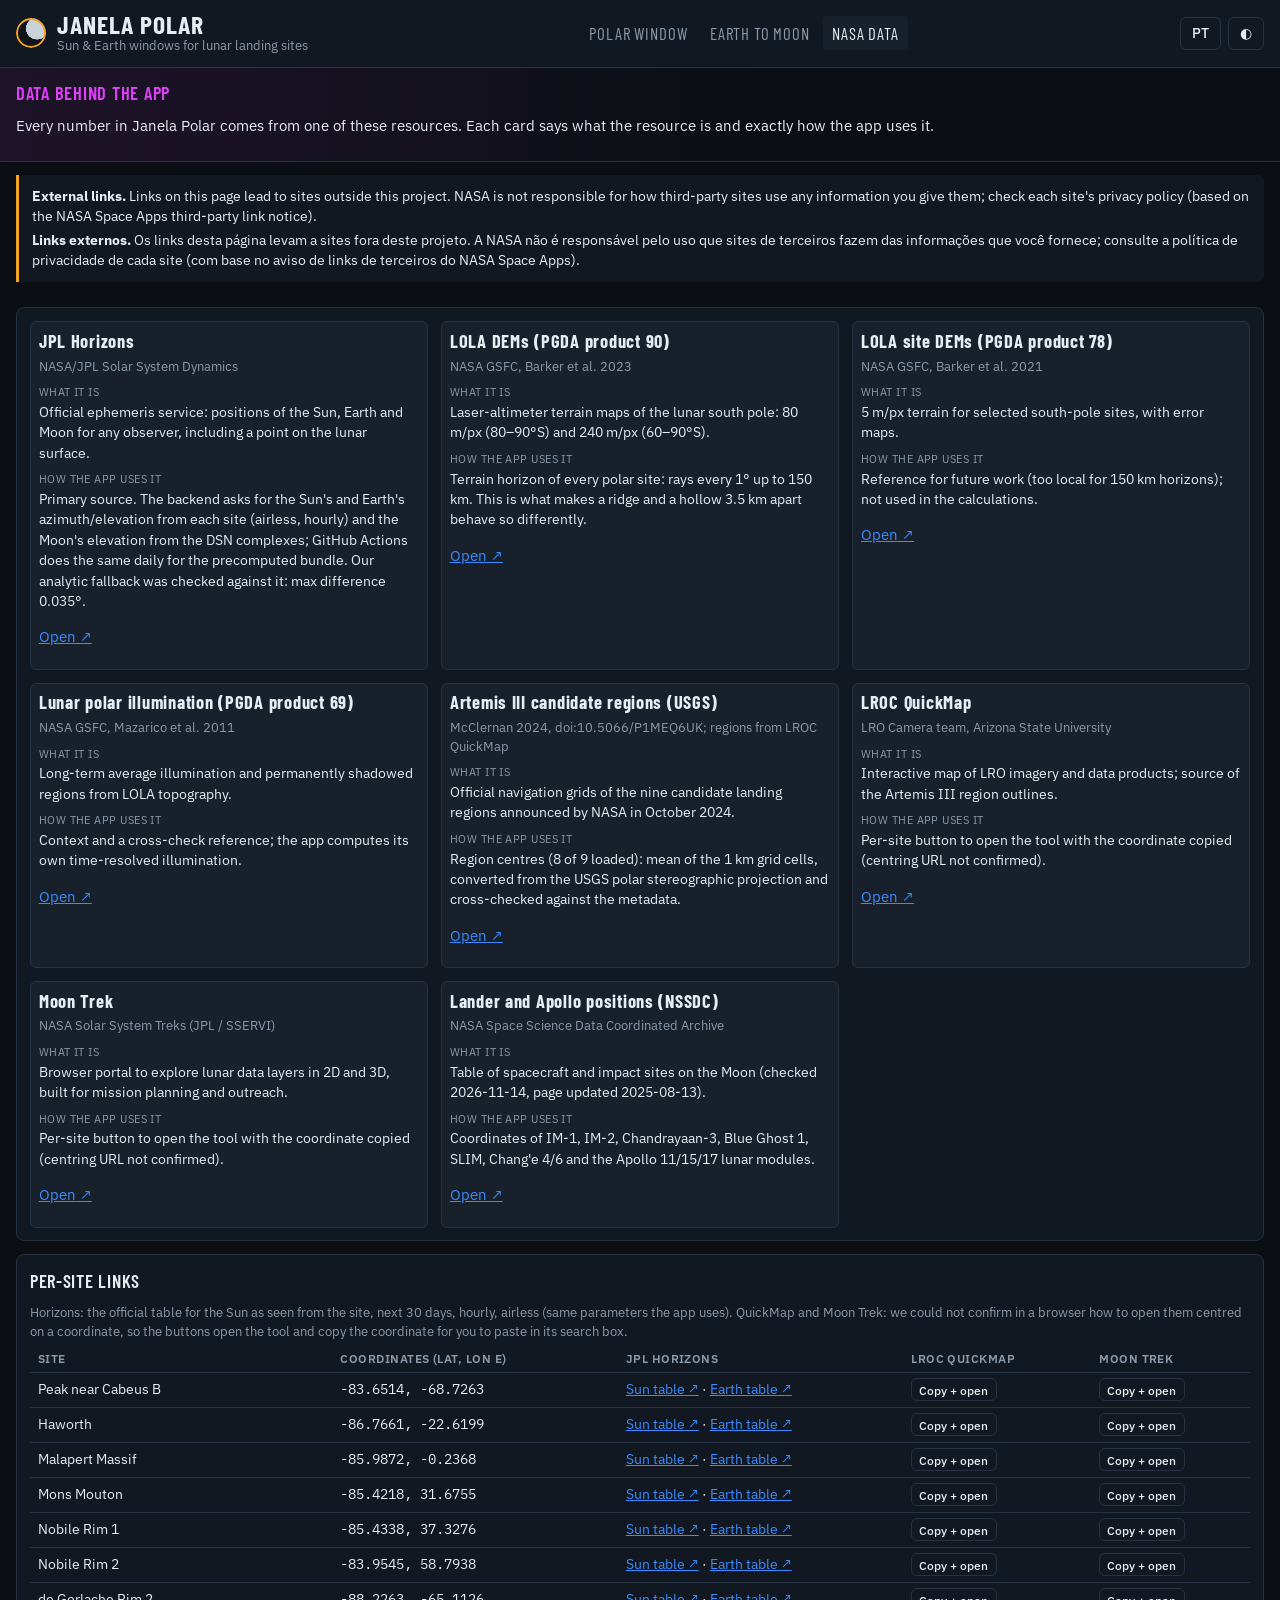
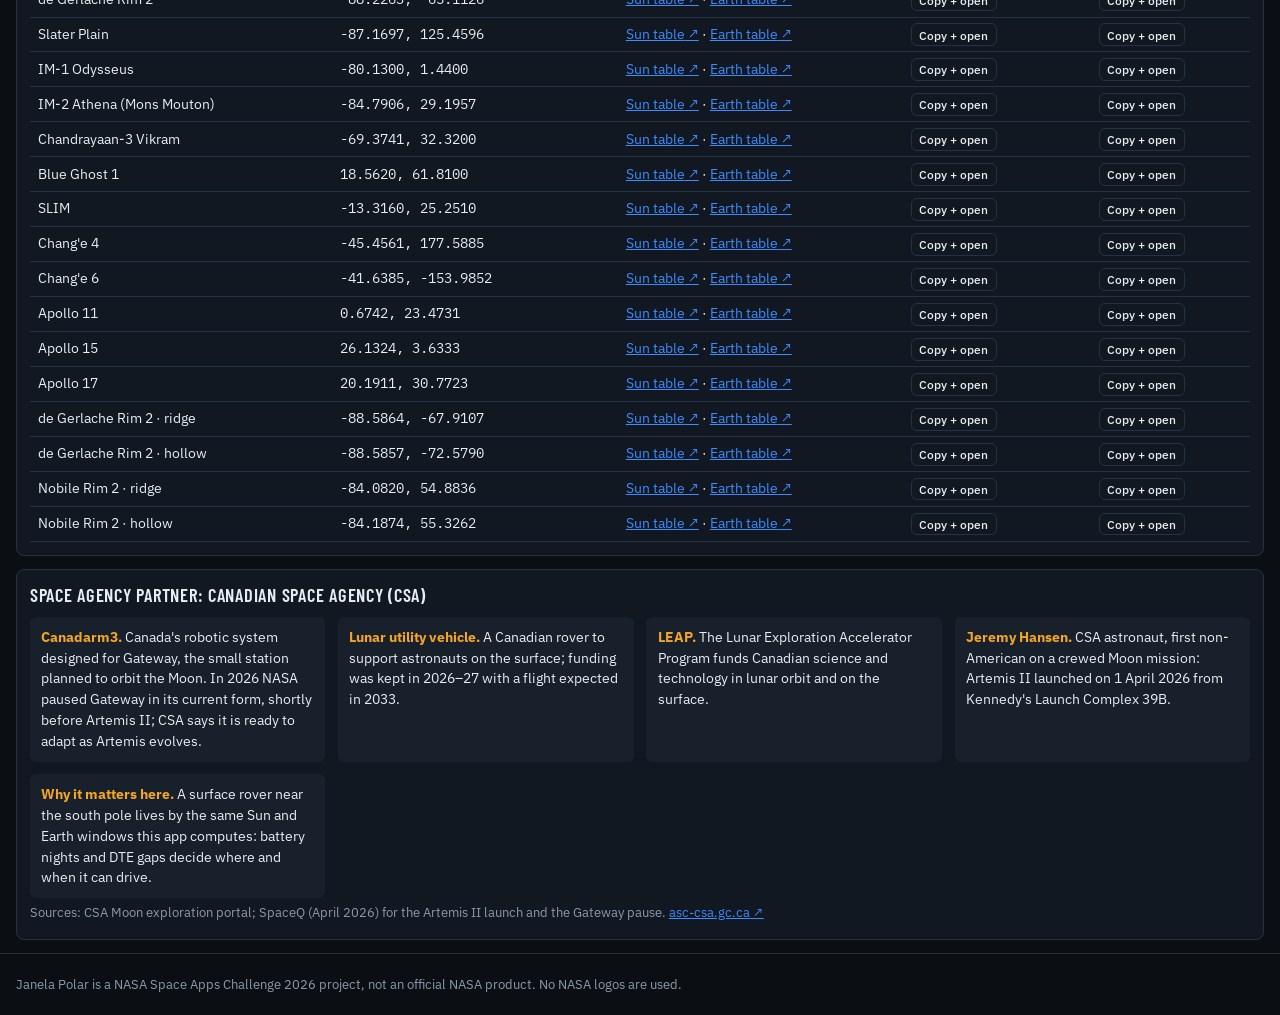
==== frontend/dados-nasa.html @ 26afd796 "Stage 6: NASA Data page, per-site Horizons/QuickMap/Moon Trek links, CSA section, live Horizons link" ====
<!DOCTYPE html>
<html lang="en" data-theme="dark">
<head>
<meta charset="utf-8">
<meta name="viewport" content="width=device-width, initial-scale=1">
<title>NASA Data — Janela Polar</title>
<link rel="icon" href="data:image/svg+xml,%3Csvg xmlns=%22http://www.w3.org/2000/svg%22 viewBox=%220 0 32 32%22%3E%3Ccircle cx=%2216%22 cy=%2216%22 r=%2214%22 fill=%22%2310151c%22 stroke=%22%23f5a524%22 stroke-width=%223%22/%3E%3Cpath d=%22M16 2a14 14 0 0 1 0 28z%22 fill=%22%23c9d1d9%22/%3E%3C/svg%3E">
<link rel="preconnect" href="https://fonts.googleapis.com">
<link rel="preconnect" href="https://fonts.gstatic.com" crossorigin>
<link href="https://fonts.googleapis.com/css2?family=Barlow+Condensed:wght@500;600;700&family=IBM+Plex+Mono:wght@400;500&family=IBM+Plex+Sans:wght@400;500;600&display=swap" rel="stylesheet">
<link rel="stylesheet" href="css/app.css">
<style>
  .res-grid { display: grid; grid-template-columns: repeat(auto-fill, minmax(min(100%, 20rem), 1fr)); gap: .8rem; }
  .res h3 { font-size: 1.15rem; margin-bottom: .2rem; }
  .res .who { color: var(--muted); font-size: .8rem; margin: 0 0 .5rem; }
  .res dl { margin: 0; font-size: .88rem; }
  .res dt { font-size: .7rem; text-transform: uppercase; letter-spacing: .04em; color: var(--muted); margin-top: .5rem; }
  .res dd { margin: .1rem 0 0; }
  .ext::after { content: " ↗"; }
  .notice { border-left: 3px solid var(--sun); padding: .5rem .8rem; background: var(--panel); margin: .8rem 1rem; border-radius: 0 6px 6px 0; font-size: .88rem; }
  .notice p { margin: .2rem 0; }
  .tbl td .btn { padding: .15rem .45rem; font-size: .78rem; }
</style>
</head>
<body>
<header class="topbar">
  <div class="brand"><span class="logo" aria-hidden="true"></span><div><h1>JANELA POLAR</h1><p class="tag" data-t="tagline">Sun &amp; Earth windows for lunar landing sites</p></div></div>
  <nav class="nav">
    <a href="index.html" data-t="nav_polar">Polar Window</a>
    <a href="terra-lua.html" data-t="nav_trip">Earth to Moon</a>
    <a href="dados-nasa.html" class="active" data-t="nav_data">NASA Data</a>
  </nav>
  <div class="top-actions">
    <button id="langBtn" class="btn ghost" type="button" aria-label="Switch language">PT</button>
    <button id="themeBtn" class="btn ghost" type="button" aria-label="Toggle light/dark theme">◐</button>
  </div>
</header>

<section class="scenarios"><h2 data-t="title">Data behind the app</h2><p class="plain" data-t="lead"></p></section>

<div class="notice" role="note">
  <p><b>External links.</b> Links on this page lead to sites outside this project. NASA is not responsible for how third-party sites use any information you give them; check each site's privacy policy (based on the NASA Space Apps third-party link notice).</p>
  <p lang="pt-BR"><b>Links externos.</b> Os links desta página levam a sites fora deste projeto. A NASA não é responsável pelo uso que sites de terceiros fazem das informações que você fornece; consulte a política de privacidade de cada site (com base no aviso de links de terceiros do NASA Space Apps).</p>
</div>

<main class="grid">
  <section class="card wide"><div id="resources" class="res-grid"></div></section>
  <section class="card wide">
    <div class="card-head"><h2 data-t="persite">Per-site links</h2></div>
    <p class="note" data-t="persite_note"></p>
    <div class="table-wrap"><table id="siteLinks" class="tbl"></table></div>
  </section>
  <section class="card wide" id="csa"></section>
</main>
<footer class="foot"><p class="note" data-t="foot"></p></footer>
<script src="js/engine.js"></script>
<script src="js/sites_static.js"></script>
<script src="js/dados-nasa.js"></script>
</body>
</html>
---- frontend/css/app.css ----
/* Janela Polar - mission-console look. Colours are tokens; light theme overrides them. */
:root, [data-theme="dark"] {
  --bg: #0b0f14; --panel: #121821; --panel2: #18202b; --line: #263241; --ink: #e6edf3; --muted: #8b9aab;
  --sun: #f5a524; --earth: #3d8bfd; --ideal: #22c55e; --craft: #e040fb; --dark: #3a4452; --danger: #ff6b6b;
  --lit: #c9d1d9; --shadow: #10151c; --grid: rgba(139,154,171,.22); --focus: #f5a524;
  color-scheme: dark;
}
[data-theme="light"] {
  --bg: #f3f5f8; --panel: #ffffff; --panel2: #eef1f5; --line: #d5dce5; --ink: #111820; --muted: #556170;
  --sun: #c77700; --earth: #1f6fe0; --ideal: #138a3e; --craft: #b01fc4; --dark: #9aa5b1; --danger: #c62828;
  --lit: #f4f1e8; --shadow: #4b5563; --grid: rgba(60,72,88,.22); --focus: #c77700;
  color-scheme: light;
}
* { box-sizing: border-box; }
html { -webkit-text-size-adjust: 100%; }
body { margin: 0; background: var(--bg); color: var(--ink); font: 15px/1.45 "IBM Plex Sans", system-ui, sans-serif; overflow-x: hidden; }
h1, h2, h3 { font-family: "Barlow Condensed", "Arial Narrow", sans-serif; letter-spacing: .04em; margin: 0; }
h2 { font-size: 1.15rem; text-transform: uppercase; font-weight: 600; }
.mono, output, td.num, .num { font-family: "IBM Plex Mono", ui-monospace, monospace; font-variant-numeric: tabular-nums; }
.small { font-size: .82rem; }
.note { color: var(--muted); font-size: .82rem; margin: .3rem 0; }
a { color: var(--earth); }
:focus-visible { outline: 2px solid var(--focus); outline-offset: 2px; }

.topbar { display: flex; flex-wrap: wrap; gap: .6rem 1.2rem; align-items: center; justify-content: space-between;
  padding: .7rem 1rem; border-bottom: 1px solid var(--line); background: var(--panel); position: sticky; top: 0; z-index: 5; }
.brand { display: flex; gap: .7rem; align-items: center; }
.brand h1 { font-size: 1.6rem; font-weight: 700; line-height: 1; }
.tag { margin: 0; color: var(--muted); font-size: .8rem; }
.logo { width: 30px; height: 30px; border-radius: 50%; background:
  radial-gradient(circle at 70% 35%, var(--lit) 0 38%, transparent 39%), var(--shadow); box-shadow: 0 0 0 2px var(--sun) inset; }
.nav { display: flex; gap: .2rem; flex-wrap: wrap; }
.nav a { color: var(--muted); text-decoration: none; padding: .3rem .6rem; border-radius: 4px; font-family: "Barlow Condensed", sans-serif; font-size: 1.05rem; letter-spacing: .05em; text-transform: uppercase; }
.nav a.active, .nav a:hover { color: var(--ink); background: var(--panel2); }
.top-actions { display: flex; gap: .4rem; align-items: center; }
.badge { font: 500 .75rem "IBM Plex Mono", monospace; padding: .25rem .5rem; border-radius: 99px; border: 1px solid var(--line); white-space: nowrap; max-width: 60vw; overflow: hidden; text-overflow: ellipsis; }
.badge.src-horizons { border-color: var(--ideal); color: var(--ideal); }
.badge.src-bundle { border-color: var(--earth); color: var(--earth); }
.badge.src-analytic { border-color: var(--sun); color: var(--sun); }

.btn { font: 500 .88rem "IBM Plex Sans", sans-serif; color: var(--ink); background: var(--panel2); border: 1px solid var(--line);
  border-radius: 6px; padding: .4rem .7rem; cursor: pointer; }
.btn:hover { border-color: var(--muted); }
.btn.ghost { background: transparent; }
.btn[disabled] { opacity: .5; cursor: not-allowed; }

.scenarios { padding: .8rem 1rem; background: linear-gradient(90deg, rgba(224,64,251,.09), transparent 60%); border-bottom: 1px solid var(--line); }
.scenarios h2 { color: var(--craft); margin-bottom: .5rem; }
.scn-buttons { display: flex; flex-wrap: wrap; gap: .5rem; }
.btn.scn { border-color: var(--craft); text-align: left; }
.btn.scn b { font-family: "IBM Plex Mono", monospace; color: var(--craft); margin-right: .2rem; }
.btn.scn.on { background: var(--craft); color: #fff; }
.btn.scn.on b { color: #fff; }
.scn-summary { margin-top: .7rem; padding: .7rem .9rem; border-left: 3px solid var(--craft); background: var(--panel); border-radius: 0 6px 6px 0; max-width: 70rem; }
.scn-summary h3 { font-size: 1.1rem; margin-bottom: .3rem; }
.scn-summary p { margin: .3rem 0; }
.scn-kpis { display: flex; flex-wrap: wrap; gap: .5rem; margin: .5rem 0; }
.scn-kpi { background: var(--panel2); border: 1px solid var(--line); border-radius: 6px; padding: .35rem .6rem; min-width: 9rem; }
.scn-kpi b { display: block; font: 600 1.2rem "IBM Plex Mono", monospace; }
.scn-kpi b small { font-size: .72rem; font-weight: 500; color: var(--muted); }
.scn-kpi.good b { color: var(--ideal); } .scn-kpi.bad b { color: var(--danger); }

.controls { display: flex; flex-wrap: wrap; gap: .6rem 1rem; padding: .7rem 1rem; border-bottom: 1px solid var(--line); background: var(--panel); }
.controls label, label.inline { display: flex; flex-direction: column; gap: .15rem; font-size: .75rem; color: var(--muted); text-transform: uppercase; letter-spacing: .04em; }
label.inline { flex-direction: row; align-items: center; gap: .4rem; }
select, input[type=date], input[type=number], input[type=text] { font: .9rem "IBM Plex Sans", sans-serif; color: var(--ink); background: var(--panel2); border: 1px solid var(--line); border-radius: 5px; padding: .3rem .4rem; min-width: 0; }
.rng { display: flex; align-items: center; gap: .4rem; }
.rng input { width: 7.5rem; accent-color: var(--sun); }
.rng output { font-size: .85rem; color: var(--ink); min-width: 3.2rem; }

.grid { display: grid; grid-template-columns: minmax(0, 1.25fr) minmax(0, 1fr); gap: .8rem; padding: .8rem 1rem; }
.card { background: var(--panel); border: 1px solid var(--line); border-radius: 8px; padding: .8rem; min-width: 0; }
.card.wide { grid-column: 1 / -1; }
.card-head { display: flex; flex-wrap: wrap; gap: .4rem .8rem; justify-content: space-between; align-items: center; margin-bottom: .5rem; }
canvas { display: block; width: 100%; touch-action: none; }
#map { cursor: crosshair; }
.seg { display: inline-flex; border: 1px solid var(--line); border-radius: 6px; overflow: hidden; }
.seg-btn { font: .8rem "IBM Plex Sans", sans-serif; padding: .3rem .6rem; background: transparent; color: var(--muted); border: 0; cursor: pointer; }
.seg-btn.on { background: var(--panel2); color: var(--ink); }
.legend { display: flex; flex-wrap: wrap; gap: .2rem .7rem; align-items: center; font-size: .78rem; color: var(--muted); margin: .4rem 0 0; }
.sw { display: inline-block; width: .8rem; height: .8rem; border-radius: 50%; margin-right: .25rem; vertical-align: -1px; }
.sw.ideal { background: var(--ideal); } .sw.sun { background: var(--sun); } .sw.dte { background: var(--earth); } .sw.dark { background: var(--dark); }
.sw.line { border-radius: 0; height: 2px; background: repeating-linear-gradient(90deg, var(--earth) 0 4px, transparent 4px 7px); }

.panel h2.site-name { font-size: 1.5rem; text-transform: none; }
.site-sub { color: var(--muted); font-size: .82rem; margin: .1rem 0 .5rem; }
.pill { display: inline-block; font: 600 .8rem "IBM Plex Mono", monospace; padding: .2rem .55rem; border-radius: 99px; color: #0b0f14; }
.pill.ideal { background: var(--ideal); } .pill.sun_only { background: var(--sun); } .pill.dte_only { background: var(--earth); color: #fff; } .pill.dark { background: var(--dark); color: #fff; }
.pill.pending { background: transparent; border: 1px dashed var(--muted); color: var(--muted); }
.plain { margin: .5rem 0 .7rem; }
.kpis { display: grid; grid-template-columns: repeat(auto-fill, minmax(9.5rem, 1fr)); gap: .4rem; }
.kpi { background: var(--panel2); border: 1px solid var(--line); border-radius: 6px; padding: .35rem .5rem; }
.kpi span { display: block; font-size: .7rem; color: var(--muted); text-transform: uppercase; letter-spacing: .04em; }
.kpi b { font: 500 1rem "IBM Plex Mono", monospace; }
.kpi.sun b { color: var(--sun); } .kpi.earth b { color: var(--earth); } .kpi.ideal b { color: var(--ideal); }
.panel h3 { font-size: .95rem; text-transform: uppercase; color: var(--muted); margin: .8rem 0 .3rem; }
.list { margin: 0; padding-left: 1.1rem; font-size: .85rem; }
.list li { margin: .1rem 0; }
.row-btns { display: flex; flex-wrap: wrap; gap: .4rem; margin-top: .7rem; }
.coord { font: .85rem "IBM Plex Mono", monospace; user-select: all; }

.tl-ctrl { display: flex; gap: .5rem; align-items: center; flex-wrap: wrap; }
.table-wrap { overflow-x: auto; max-width: 100%; }
.tbl { border-collapse: collapse; width: 100%; font-size: .85rem; }
.tbl th, .tbl td { padding: .35rem .5rem; border-bottom: 1px solid var(--line); text-align: left; white-space: nowrap; }
.tbl th { font: 600 .72rem "IBM Plex Sans", sans-serif; text-transform: uppercase; letter-spacing: .04em; color: var(--muted); cursor: pointer; user-select: none; }
.tbl th.sorted::after { content: " ▾"; } .tbl th.sorted.asc::after { content: " ▴"; }
.tbl td.num { text-align: right; }
.tbl tr.sel td { background: var(--panel2); }
.tbl tr.pending td { color: var(--muted); font-style: italic; }
.tbl tbody tr { cursor: pointer; }
.tbl td.best { color: var(--ideal); font-weight: 600; }
.tbl .x { background: none; border: 0; color: var(--muted); cursor: pointer; font-size: 1rem; }
.point-form { display: flex; flex-wrap: wrap; gap: .4rem; align-items: center; margin-top: .7rem; }
.point-form input { width: 9rem; }

.why-grid { display: grid; grid-template-columns: repeat(auto-fit, minmax(15rem, 1fr)); gap: .8rem; margin-top: .5rem; }
.why-grid div { background: var(--panel2); border-radius: 6px; padding: .6rem .7rem; font-size: .9rem; }
.why-grid b { color: var(--sun); }
.pair { margin-top: .8rem; }
.foot { padding: 1rem; color: var(--muted); font-size: .82rem; border-top: 1px solid var(--line); }
.foot p { margin: .3rem 0; max-width: 80rem; }

@media (max-width: 900px) {
  .grid { grid-template-columns: minmax(0, 1fr); padding: .6rem; gap: .6rem; }
  .card.wide { grid-column: auto; }
}
@media (max-width: 520px) {
  body { font-size: 14px; }
  .topbar { padding: .5rem .6rem; position: static; }
  .nav a { padding: .2rem .45rem; font-size: .95rem; }
  .brand h1 { font-size: 1.35rem; }
  .controls { padding: .6rem; gap: .5rem .7rem; }
  .controls label { flex: 1 1 44%; }
  .rng input { width: 100%; }
  .rng { width: 100%; }
  .scenarios { padding: .6rem; }
  .btn.scn { flex: 1 1 100%; }
  .point-form input { flex: 1 1 40%; width: auto; }
  .kpis { grid-template-columns: repeat(2, minmax(0, 1fr)); }
}
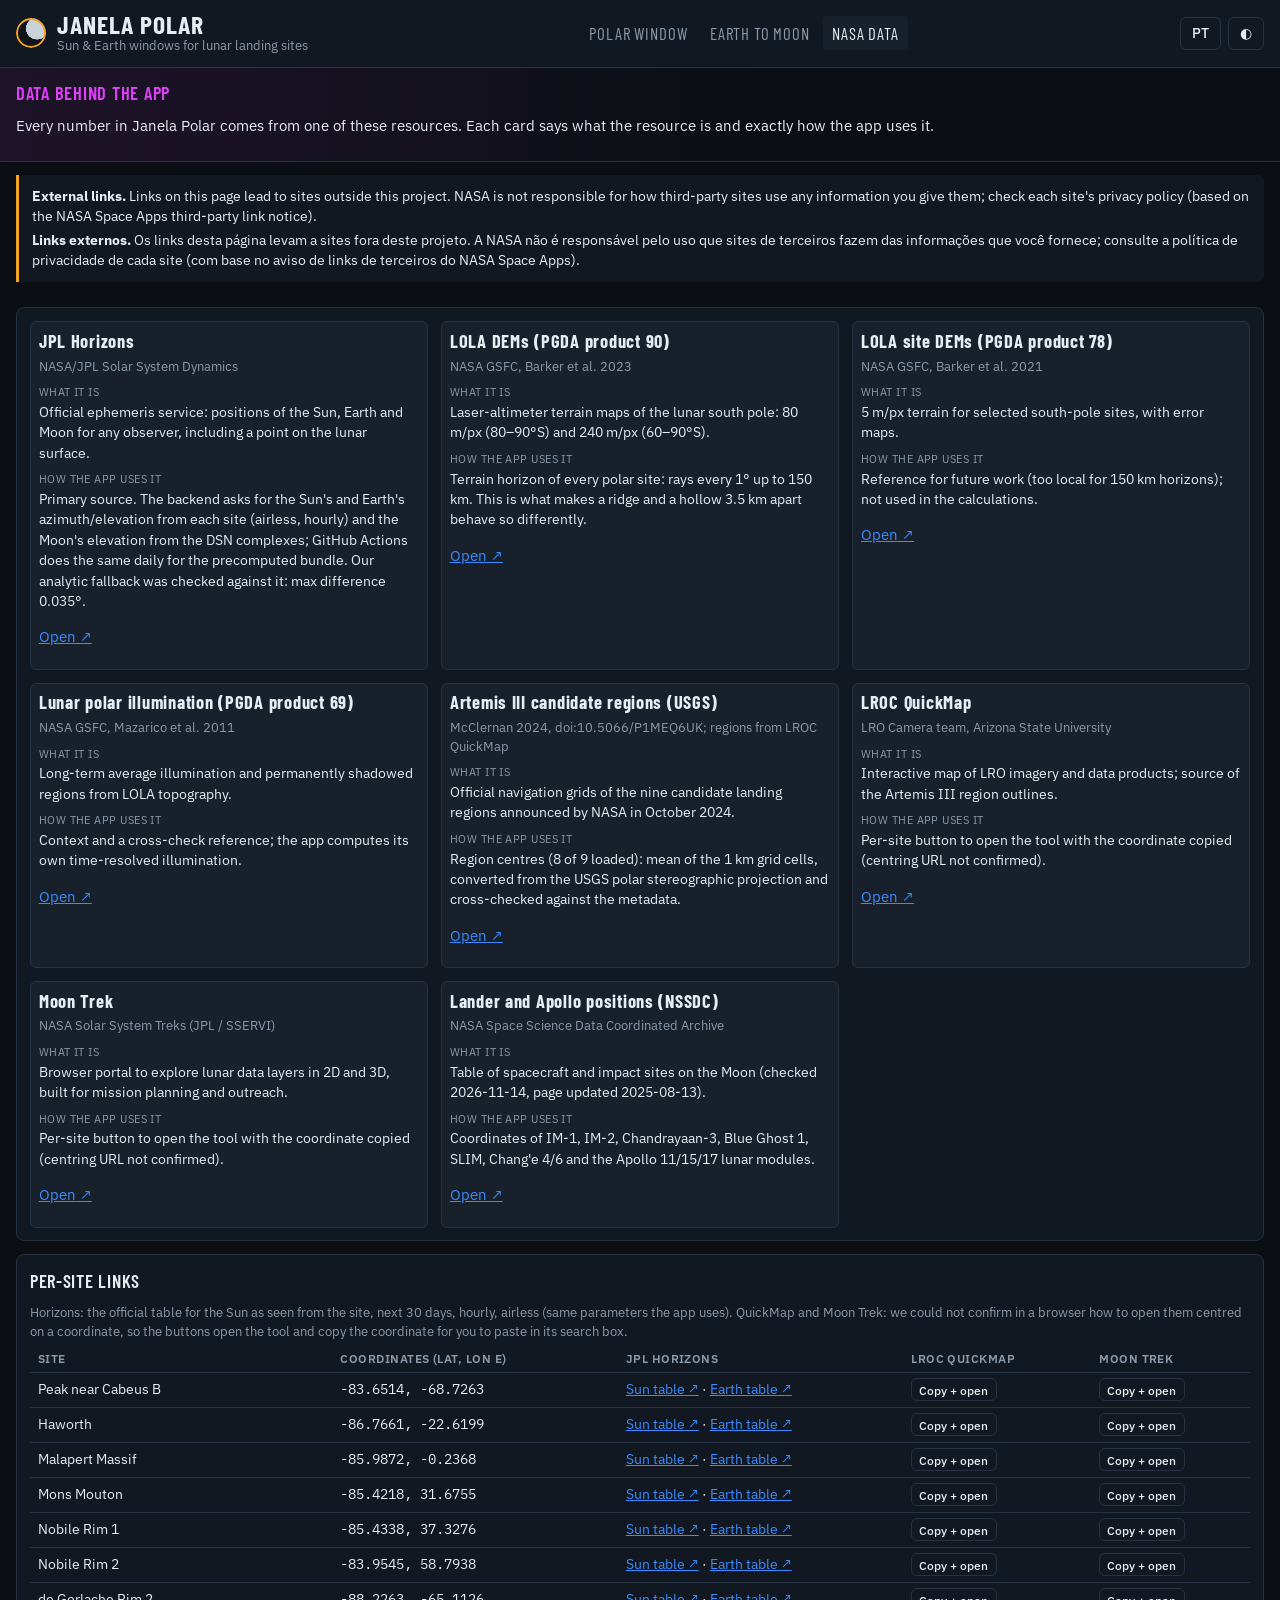
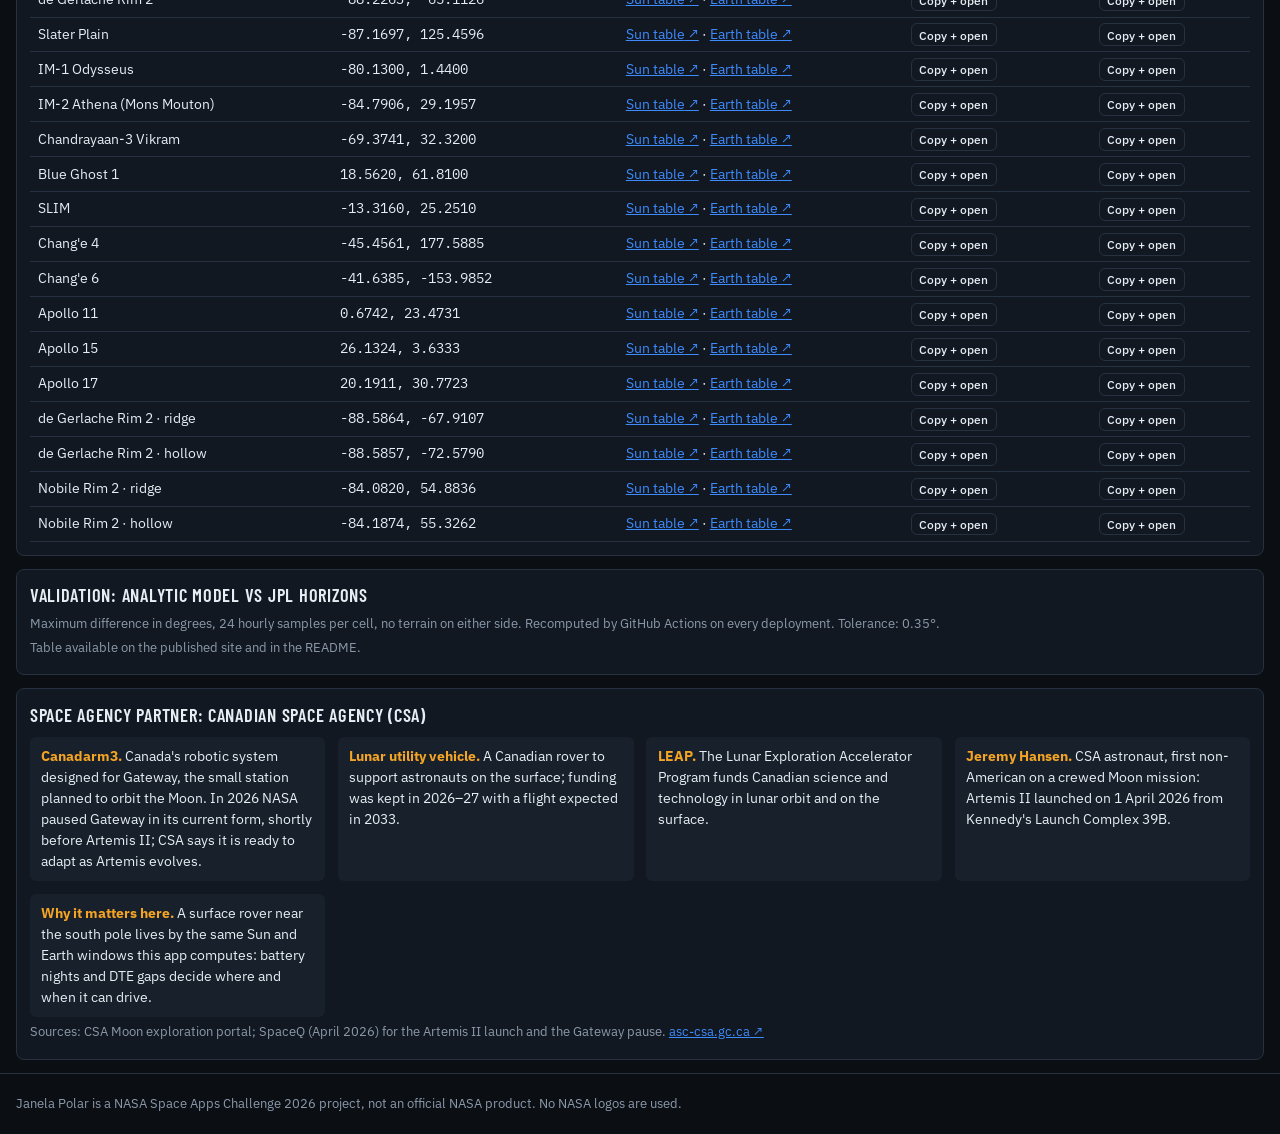
==== commit f965661c: "Stage 8: README (validation table, sources, limitations, AI assistance), project page draft, live va" ====
--- a/frontend/dados-nasa.html
+++ b/frontend/dados-nasa.html
@@ -50,6 +50,7 @@
     <p class="note" data-t="persite_note"></p>
     <div class="table-wrap"><table id="siteLinks" class="tbl"></table></div>
   </section>
+  <section class="card wide" id="validation"></section>
   <section class="card wide" id="csa"></section>
 </main>
 <footer class="foot"><p class="note" data-t="foot"></p></footer>
